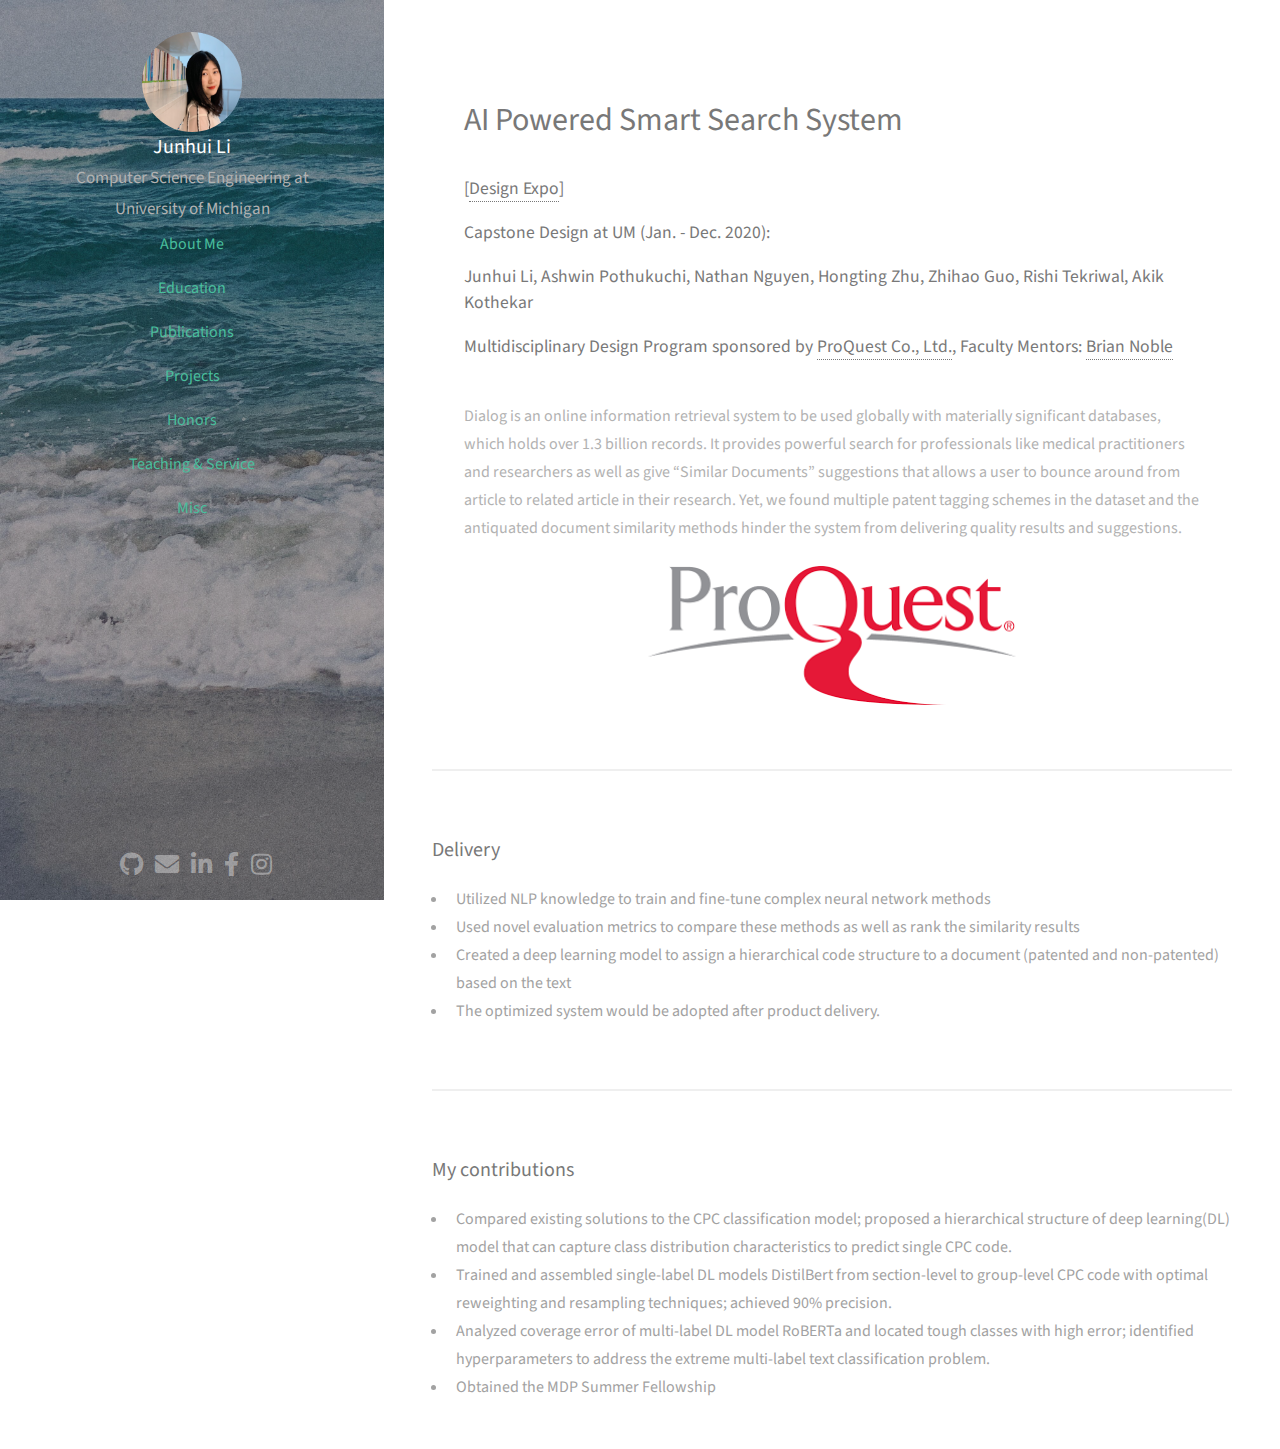
==== projects/MDP/index.html @ c4fe13d0 "Add more pages and beautify details" ====
<!DOCTYPE HTML>
<!--
	Read Only by HTML5 UP
	html5up.net | @ajlkn
	Free for personal and commercial use under the CCA 3.0 license (html5up.net/license)
-->

<html xmlns="http://www.w3.org/1999/html" xmlns="http://www.w3.org/1999/html" xmlns="http://www.w3.org/1999/html">
<head>
    <title>Junhui Li</title>
    <meta charset="utf-8" />
    <meta name="viewport" content="width=device-width, initial-scale=1, user-scalable=no" />
    <link rel="stylesheet" href="../../assets/css/main.css" />
    <link rel="icon" href="../../images/UM2.png">
</head>
<body class="is-preload">



<header id="header">
    <div class="inner" align="center">
        <!--        <img src="images/me.jpg" alt="" class="image avatar"/></a>-->
        <img src="../../images/me3.JPG" alt="Avatar" class="avatar"/></a>
        <h1 align="center"><br><strong>Junhui Li</strong></br>
            <p align="center" style="font-size:17px"><br>Computer Science Engineering</br>
                at University of Michigan</p><h6></h6>
        </h1>
        <nav id="nav">
            <ul>
                <!--TODO: may delete the first element -->
                <li><a id=""></a></li>
                <li><a href="../../#one">About Me</a></li>
                <li><a href="../../#edu">Education</a></li>
                <li><a href="../../#pub">Publications</a></li>
                <li><a href="../../#two">Projects</a></li>
                <li><a href="../../#honors">Honors</a></li>
                <li><a href="../../#positions">Teaching & Service</a></li>
                <li><a href="../../#misc">Misc</a></li>
                <!--                <li><a href=""></a></li>-->
            </ul>
        </nav>
    </div>
    <footer id="footer">
        <div class="inner">
            <ul class="icons">
                <h6></h6>
                <!--                <li><a href="#" class="icon brands fa-twitter"><span class="label">Twitter</span></a></li>-->
                <li><a href="https://github.com/OpheliaLjh" target="_blank" class="icon brands fa-github"><span class="label">Github</span></a></li>
                <!--                <li><a href="https://www.instagram.com/liophelia/" class="icon brands fa-dribbble"><span class="label">Dribbble</span></a></li>-->
                <li><a href="mailto: opheelia@umich.edu" target="_blank" class="icon solid fa-envelope"><span class="label">Email</span></a></li>
                <li><a href="https://www.linkedin.com/in/junhui-li-66277a194/" target="_blank" class="icon brands fa-linkedin-in"><span class="label">LinkedIn</span></a></li>
                <li><a href="https://www.facebook.com/junhui.li.127" target="_blank" class="icon brands fa-facebook-f"><span class="label">Facebook</span></a></li>
                <li><a href="https://www.instagram.com/liophelia/" target="_blank" class="icon brands fa-instagram"><span class="label">Instagram</span></a></li>
            </ul>
        </div>
    </footer>
</header>

<!-- Wrapper -->
<div id="wrapper">

    <!-- Main -->
    <div id="main">
        <!-- One -->
        <section id="one">
            <div class="container">
                <header class="major">
                    <h2>AI Powered Smart Search System</h2>
                    <h4><b>[<a href="../../images/Design%20Expo.pdf" target="_blank">Design Expo</a>]</b></h4>
                    <h4>Capstone Design at UM (Jan. - Dec. 2020): </h4>
                    <h4>Junhui Li, Ashwin Pothukuchi, Nathan Nguyen, Hongting Zhu, Zhihao Guo, Rishi Tekriwal, Akik Kothekar</h4>
                    <h4>Multidisciplinary Design Program sponsored by <a href="https://www.proquest.com/" target="_blank">
                        ProQuest Co., Ltd.</a>, Faculty Mentors: <a href="https://bnoble.engin.umich.edu/" target="_blank">Brian Noble</a></h4>
                    <p>

                    </p>
                    <br>
                    <p class="black_about">
                        Dialog is an online information retrieval system to be used globally with materially significant
                        databases, which holds over 1.3 billion records. It provides powerful search for professionals
                        like medical practitioners and researchers as well as give “Similar Documents” suggestions that
                        allows a user to bounce around from article to related article in their research. Yet, we found
                        multiple patent tagging schemes in the dataset and the antiquated document similarity methods
                        hinder the system from delivering quality results and suggestions.
                    </p>
                </header>
                <img src="../../images/proquest.png" class="imgcenter">
            </div>
        </section>

        <section id="findings">
            <h3>Delivery</h3>
            <ul>
                <li> Utilized NLP knowledge to train and fine-tune complex neural network methods
                </li>
                <li> Used novel evaluation metrics to compare these methods as well as rank the similarity results
                </li>
                <li> Created a deep learning model to assign a hierarchical code structure to a document (patented and non-patented)
                    based on the text
                </li>
                <li> The optimized system would be adopted after product delivery.
                </li>
            </ul>

        </section>

        <section id="contribution">
            <h3>My contributions</h3>
            <ul>
                <li>
                    Compared existing solutions to the CPC classification model; proposed a hierarchical structure of deep
                    learning(DL) model that can capture class distribution characteristics to predict single CPC code.
                </li>
                <li>
                    Trained and assembled single-label DL models DistilBert from section-level to group-level CPC code
                    with optimal reweighting and resampling techniques; achieved 90% precision.
                </li>
                <li>
                    Analyzed coverage error of multi-label DL model RoBERTa and located tough classes with high error;
                    identified hyperparameters to address the extreme multi-label text classification problem.
                </li>
                <li>
                    Obtained the MDP Summer Fellowship
                </li>
            </ul>

        </section>

<!--        <section id="two">-->
<!--            <div class="container">-->
<!--                <h3>Demo</h3>-->
<!--                <div class="demo-iframe">-->
<!--                    <iframe width="600" height="400"-->
<!--                            src="https://youtube.com/embed/xsVhel3Ta8Y">-->
<!--                    </iframe>-->
<!--                </div>-->
<!--            </div>-->
<!--        </section>-->

    </div>


</div>

<!-- Scripts -->
<script src="../../assets/js/jquery.min.js"></script>
<script src="../../assets/js/jquery.scrollex.min.js"></script>
<script src="../../assets/js/jquery.scrolly.min.js"></script>
<script src="../../assets/js/browser.min.js"></script>
<script src="../../assets/js/breakpoints.min.js"></script>
<script src="../../assets/js/util.js"></script>
<script src="../../assets/js/main.js"></script>

</body>
</html>
---- assets/css/main.css ----
@import url("fontawesome-all.min.css");
@import url("https://fonts.googleapis.com/css?family=Source+Sans+Pro:400,400italic");

/*
	Strata by HTML5 UP
	html5up.net | @ajlkn
	Free for personal and commercial use under the CCA 3.0 license (html5up.net/license)
*/

html, body, div, span, applet, object,
iframe, h1, h2, h3, h4, h5, h6, p, blockquote,
pre, a, abbr, acronym, address, big, cite,
code, del, dfn, em, img, ins, kbd, q, s, samp,
small, strike, strong, sub, sup, tt, var, b,
u, i, center, dl, dt, dd, ol, ul, li, fieldset,
form, label, legend, table, caption, tbody,
tfoot, thead, tr, th, td, article, aside,
canvas, details, embed, figure, figcaption,
footer, header, hgroup, menu, nav, output, ruby,
section, summary, time, mark, audio, video {
    margin: 0;
    padding: 0;
    border: 0;
    font-size: 100%;
    font: inherit;
    vertical-align: baseline;
}

article, aside, details, figcaption, figure,
footer, header, hgroup, menu, nav, section {
    display: block;
}

body {
    line-height: 1;
}

ol, ul {
    list-style: none;
}

blockquote, q {
    quotes: none;
}

blockquote:before, blockquote:after, q:before, q:after {
    content: '';
    content: none;
}

table {
    border-collapse: collapse;
    border-spacing: 0;
}

body {
    -webkit-text-size-adjust: none;
}

mark {
    background-color: transparent;
    color: inherit;
}

input::-moz-focus-inner {
    border: 0;
    padding: 0;
}

input, select, textarea {
    -moz-appearance: none;
    -webkit-appearance: none;
    -ms-appearance: none;
    appearance: none;
}

/* Basic */

html {
    box-sizing: border-box;
}

*, *:before, *:after {
    box-sizing: inherit;
}

body {
    background: #fff;
}

body.is-preload *, body.is-preload *:before, body.is-preload *:after {
    -moz-animation: none !important;
    -webkit-animation: none !important;
    -ms-animation: none !important;
    animation: none !important;
    -moz-transition: none !important;
    -webkit-transition: none !important;
    -ms-transition: none !important;
    transition: none !important;
}

body, input, select, textarea {
    color: #a2a2a2;
    font-family: "Source Sans Pro", Helvetica, sans-serif;
    font-size: 16pt;
    font-weight: 400;
    line-height: 1.75em;
}

a {
    -moz-transition: color 0.2s ease-in-out, border-color 0.2s ease-in-out;
    -webkit-transition: color 0.2s ease-in-out, border-color 0.2s ease-in-out;
    -ms-transition: color 0.2s ease-in-out, border-color 0.2s ease-in-out;
    transition: color 0.2s ease-in-out, border-color 0.2s ease-in-out;
    border-bottom: dotted 1px;
    color: #49bf9d;
    text-decoration: none;
}

a:hover {
    border-bottom-color: transparent;
    color: #49bf9d !important;
    text-decoration: none;
}

strong, b {
    color: #787878;
    font-weight: 400;
}

em, i {
    font-style: italic;
}

p {
    margin: 0 0 2em 0;
}

h1, h2, h3, h4, h5, h6 {
    color: #787878;
    font-weight: 400;
    line-height: 1em;
    margin: 0 0 1em 0;
}

h1 a, h2 a, h3 a, h4 a, h5 a, h6 a {
    color: inherit;
    text-decoration: none;
}

h1 {
    font-size: 2em;
    line-height: 1.5em;
}

h2 {
    font-size: 1.5em;
    line-height: 1.5em;
}

h3 {
    font-size: 1.25em;
    line-height: 1.5em;
}

h4 {
    font-size: 1.1em;
    line-height: 1.5em;
}

h5 {
    font-size: 0.9em;
    line-height: 1.5em;
}

h6 {
    font-size: 0.7em;
    line-height: 1.5em;
    margin-top: -4em;
    padding-top: -4em;
}

sub {
    font-size: 0.8em;
    position: relative;
    top: 0.5em;
}

sup {
    font-size: 0.8em;
    position: relative;
    top: -0.5em;
}

hr {
    border: 0;
    border-bottom: solid 2px #efefef;
    margin: 2em 0;
}

hr.major {
    margin: 3em 0;
}

blockquote {
    border-left: solid 6px #efefef;
    font-style: italic;
    margin: 0 0 2em 0;
    padding: 0.5em 0 0.5em 1.5em;
}

code {
    background: #f7f7f7;
    border-radius: 0.35em;
    border: solid 2px #efefef;
    font-family: "Courier New", monospace;
    font-size: 0.9em;
    margin: 0 0.25em;
    padding: 0.25em 0.65em;
}

pre {
    -webkit-overflow-scrolling: touch;
    font-family: "Courier New", monospace;
    font-size: 0.9em;
    margin: 0 0 2em 0;
}

pre code {
    display: block;
    line-height: 1.75em;
    padding: 1em 1.5em;
    overflow-x: auto;
}

.align-left {
    text-align: left;
}

.align-center {
    text-align: center;
}

.align-right {
    text-align: right;
}

/* Container */
.container {
    margin: 0 auto;
    max-width: calc(100% - 4em);
    width: 100%;
}

.container.xsmall {
    width: 25%;
}

.container.small {
    width: 50%;
}

.container.medium {
    width: 75%;
}

.container.large {
    width: 125%;
}

.container.xlarge {
    width: 150%;
}

.container.max {
    width: 100%;
}

@media screen and (max-width: 980px) {

    .container {
        width: 100% !important;
        max-width: 100% !important;
    }

}

@media screen and (max-width: 480px) {

    .container {
        max-width: calc(100% - 3em);
    }

}

/* Row */

.row {
    display: flex;
    flex-wrap: wrap;
    box-sizing: border-box;
    align-items: stretch;
}

.row > * {
    box-sizing: border-box;
}

.row.gtr-uniform > * > :last-child {
    margin-bottom: 0;
}

.row.aln-left {
    justify-content: flex-start;
}

.row.aln-center {
    justify-content: center;
}

.row.aln-right {
    justify-content: flex-end;
}

.row.aln-top {
    align-items: flex-start;
}

.row.aln-middle {
    align-items: center;
}

.row.aln-bottom {
    align-items: flex-end;
}

.row > .imp {
    order: -1;
}

.row > .col-1 {
    width: 8.33333%;
}

.row > .off-1 {
    margin-left: 8.33333%;
}

.row > .col-2 {
    width: 16.66667%;
}

.row > .off-2 {
    margin-left: 16.66667%;
}

.row > .col-3 {
    width: 25%;
}

.row > .off-3 {
    margin-left: 25%;
}

.row > .col-4 {
    width: 33.33333%;
}

.row > .off-4 {
    margin-left: 33.33333%;
}

.row > .col-5 {
    width: 41.66667%;
}

.row > .off-5 {
    margin-left: 41.66667%;
}

.row > .col-6 {
    width: 50%;
}

.row > .off-6 {
    margin-left: 50%;
}

.row > .col-7 {
    width: 58.33333%;
}

.row > .off-7 {
    margin-left: 58.33333%;
}

.row > .col-8 {
    width: 66.66667%;
}

.row > .off-8 {
    margin-left: 66.66667%;
}

.row > .col-9 {
    width: 75%;
}

.row > .off-9 {
    margin-left: 75%;
}

.row > .col-10 {
    width: 83.33333%;
}

.row > .off-10 {
    margin-left: 83.33333%;
}

.row > .col-11 {
    width: 91.66667%;
}

.row > .off-11 {
    margin-left: 91.66667%;
}

.row > .col-12 {
    width: 100%;
}

.row > .off-12 {
    margin-left: 100%;
}

.row.gtr-0 {
    margin-top: 0;
    margin-left: 0em;
}

.row.gtr-0 > * {
    padding: 0 0 0 0em;
}

.row.gtr-0.gtr-uniform {
    margin-top: 0em;
}

.row.gtr-0.gtr-uniform > * {
    padding-top: 0em;
}

.row.gtr-25 {
    margin-top: 0;
    margin-left: -0.625em;
}

.row.gtr-25 > * {
    padding: 0 0 0 0.625em;
}

.row.gtr-25.gtr-uniform {
    margin-top: -0.625em;
}

.row.gtr-25.gtr-uniform > * {
    padding-top: 0.625em;
}

.row.gtr-50 {
    margin-top: 0;
    margin-left: -1.25em;
}

.row.gtr-50 > * {
    padding: 0 0 0 1.25em;
}

.row.gtr-50.gtr-uniform {
    margin-top: -1.25em;
}

.row.gtr-50.gtr-uniform > * {
    padding-top: 1.25em;
}

.row {
    margin-top: 0;
    margin-left: -2.5em;

}

.row > * {
    padding: 0 0 0 2.5em;
}

.row.gtr-uniform {
    margin-top: -2.5em;
}

.row.gtr-uniform > * {
    padding-top: 2.5em;
}

.row.gtr-150 {
    margin-top: 0;
    margin-left: -3.75em;
}

.row.gtr-150 > * {
    padding: 0 0 0 3.75em;
}

.row.gtr-150.gtr-uniform {
    margin-top: -3.75em;
}

.row.gtr-150.gtr-uniform > * {
    padding-top: 3.75em;
}

.row.gtr-200 {
    margin-top: 0;
    margin-left: -5em;
}

.row.gtr-200 > * {
    padding: 0 0 0 5em;
}

.row.gtr-200.gtr-uniform {
    margin-top: -5em;
}

.row.gtr-200.gtr-uniform > * {
    padding-top: 5em;
}

@media screen and (max-width: 1800px) {

    .row {
        display: flex;
        flex-wrap: wrap;
        box-sizing: border-box;
        align-items: stretch;
    }

    .row > * {
        box-sizing: border-box;
    }

    .row.gtr-uniform > * > :last-child {
        margin-bottom: 0;
    }

    .row.aln-left {
        justify-content: flex-start;
    }

    .row.aln-center {
        justify-content: center;
    }

    .row.aln-right {
        justify-content: flex-end;
    }

    .row.aln-top {
        align-items: flex-start;
    }

    .row.aln-middle {
        align-items: center;
    }

    .row.aln-bottom {
        align-items: flex-end;
    }

    .row > .imp-xlarge {
        order: -1;
    }

    .row > .col-1-xlarge {
        width: 8.33333%;
    }

    .row > .off-1-xlarge {
        margin-left: 8.33333%;
    }

    .row > .col-2-xlarge {
        width: 16.66667%;
    }

    .row > .off-2-xlarge {
        margin-left: 16.66667%;
    }

    .row > .col-3-xlarge {
        width: 25%;
    }

    .row > .off-3-xlarge {
        margin-left: 25%;
    }

    .row > .col-4-xlarge {
        width: 33.33333%;
    }

    .row > .off-4-xlarge {
        margin-left: 33.33333%;
    }

    .row > .col-5-xlarge {
        width: 41.66667%;
    }

    .row > .off-5-xlarge {
        margin-left: 41.66667%;
    }

    .row > .col-6-xlarge {
        width: 50%;
    }

    .row > .off-6-xlarge {
        margin-left: 50%;
    }

    .row > .col-7-xlarge {
        width: 58.33333%;
    }

    .row > .off-7-xlarge {
        margin-left: 58.33333%;
    }

    .row > .col-8-xlarge {
        width: 66.66667%;
    }

    .row > .off-8-xlarge {
        margin-left: 66.66667%;
    }

    .row > .col-9-xlarge {
        width: 75%;
    }

    .row > .off-9-xlarge {
        margin-left: 75%;
    }

    .row > .col-10-xlarge {
        width: 83.33333%;
    }

    .row > .off-10-xlarge {
        margin-left: 83.33333%;
    }

    .row > .col-11-xlarge {
        width: 91.66667%;
    }

    .row > .off-11-xlarge {
        margin-left: 91.66667%;
    }

    .row > .col-12-xlarge {
        width: 100%;
    }

    .row > .off-12-xlarge {
        margin-left: 100%;
    }

    .row.gtr-0 {
        margin-top: 0;
        margin-left: 0;
    }

    .row.gtr-0 > * {
        padding: 0 0 0 0;
    }

    .row.gtr-0.gtr-uniform {
        margin-top: 0;
    }

    .row.gtr-0.gtr-uniform > * {
        padding-top: 0;
    }

    .row.gtr-25 {
        margin-top: 0;
        margin-left: -0.625em;
    }

    .row.gtr-25 > * {
        padding: 0 0 0 0.625em;
    }

    .row.gtr-25.gtr-uniform {
        margin-top: -0.625em;
    }

    .row.gtr-25.gtr-uniform > * {
        padding-top: 0.625em;
    }

    .row.gtr-50 {
        margin-top: 0;
        margin-left: -1.25em;
    }

    .row.gtr-50 > * {
        padding: 0 0 0 1.25em;
    }

    .row.gtr-50.gtr-uniform {
        margin-top: -1.25em;
    }

    .row.gtr-50.gtr-uniform > * {
        padding-top: 1.25em;
    }

    .row {
        margin-top: 0;
        margin-left: -2.5em;
    }

    .row > * {
        padding: 0 0 0 2.5em;
    }

    .row.gtr-uniform {
        margin-top: -2.5em;
    }

    .row.gtr-uniform > * {
        padding-top: 2.5em;
    }

    .row.gtr-150 {
        margin-top: 0;
        margin-left: -3.75em;
    }

    .row.gtr-150 > * {
        padding: 0 0 0 3.75em;
    }

    .row.gtr-150.gtr-uniform {
        margin-top: -3.75em;
    }

    .row.gtr-150.gtr-uniform > * {
        padding-top: 3.75em;
    }

    .row.gtr-200 {
        margin-top: 0;
        margin-left: -5em;
    }

    .row.gtr-200 > * {
        padding: 0 0 0 5em;
    }

    .row.gtr-200.gtr-uniform {
        margin-top: -5em;
    }

    .row.gtr-200.gtr-uniform > * {
        padding-top: 5em;
    }

}

@media screen and (max-width: 1280px) {

    .row {
        display: flex;
        flex-wrap: wrap;
        box-sizing: border-box;
        align-items: stretch;
    }

    .row > * {
        box-sizing: border-box;
    }

    .row.gtr-uniform > * > :last-child {
        margin-bottom: 0;
    }

    .row.aln-left {
        justify-content: flex-start;
    }

    .row.aln-center {
        justify-content: center;
    }

    .row.aln-right {
        justify-content: flex-end;
    }

    .row.aln-top {
        align-items: flex-start;
    }

    .row.aln-middle {
        align-items: center;
    }

    .row.aln-bottom {
        align-items: flex-end;
    }

    .row > .imp-large {
        order: -1;
    }

    .row > .col-1-large {
        width: 8.33333%;
    }

    .row > .off-1-large {
        margin-left: 8.33333%;
    }

    .row > .col-2-large {
        width: 16.66667%;
    }

    .row > .off-2-large {
        margin-left: 16.66667%;
    }

    .row > .col-3-large {
        width: 25%;
    }

    .row > .off-3-large {
        margin-left: 25%;
    }

    .row > .col-4-large {
        width: 33.33333%;
    }

    .row > .off-4-large {
        margin-left: 33.33333%;
    }

    .row > .col-5-large {
        width: 41.66667%;
    }

    .row > .off-5-large {
        margin-left: 41.66667%;
    }

    .row > .col-6-large {
        width: 50%;
    }

    .row > .off-6-large {
        margin-left: 50%;
    }

    .row > .col-7-large {
        width: 58.33333%;
    }

    .row > .off-7-large {
        margin-left: 58.33333%;
    }

    .row > .col-8-large {
        width: 66.66667%;
    }

    .row > .off-8-large {
        margin-left: 66.66667%;
    }

    .row > .col-9-large {
        width: 75%;
    }

    .row > .off-9-large {
        margin-left: 75%;
    }

    .row > .col-10-large {
        width: 83.33333%;
    }

    .row > .off-10-large {
        margin-left: 83.33333%;
    }

    .row > .col-11-large {
        width: 91.66667%;
    }

    .row > .off-11-large {
        margin-left: 91.66667%;
    }

    .row > .col-12-large {
        width: 100%;
    }

    .row > .off-12-large {
        margin-left: 100%;
    }

    .row.gtr-0 {
        margin-top: 0;
        margin-left: 0;
    }

    .row.gtr-0 > * {
        padding: 0 0 0 0;
    }

    .row.gtr-0.gtr-uniform {
        margin-top: 0;
    }

    .row.gtr-0.gtr-uniform > * {
        padding-top: 0;
    }

    .row.gtr-25 {
        margin-top: 0;
        margin-left: -0.5em;
    }

    .row.gtr-25 > * {
        padding: 0 0 0 0.5em;
    }

    .row.gtr-25.gtr-uniform {
        margin-top: -0.5em;
    }

    .row.gtr-25.gtr-uniform > * {
        padding-top: 0.5em;
    }

    .row.gtr-50 {
        margin-top: 0;
        margin-left: -1em;
    }

    .row.gtr-50 > * {
        padding: 0 0 0 1em;
    }

    .row.gtr-50.gtr-uniform {
        margin-top: -1em;
    }

    .row.gtr-50.gtr-uniform > * {
        padding-top: 1em;
    }

    .row {
        margin-top: 0;
        margin-left: -2em;
    }

    .row > * {
        padding: 0 0 0 2em;
    }

    .row.gtr-uniform {
        margin-top: -2em;
    }

    .row.gtr-uniform > * {
        padding-top: 2em;
    }

    .row.gtr-150 {
        margin-top: 0;
        margin-left: -3em;
    }

    .row.gtr-150 > * {
        padding: 0 0 0 3em;
    }

    .row.gtr-150.gtr-uniform {
        margin-top: -3em;
    }

    .row.gtr-150.gtr-uniform > * {
        padding-top: 3em;
    }

    .row.gtr-200 {
        margin-top: 0;
        margin-left: -4em;
    }

    .row.gtr-200 > * {
        padding: 0 0 0 4em;
    }

    .row.gtr-200.gtr-uniform {
        margin-top: -4em;
    }

    .row.gtr-200.gtr-uniform > * {
        padding-top: 4em;
    }

}

@media screen and (max-width: 980px) {

    .row {
        display: flex;
        flex-wrap: wrap;
        box-sizing: border-box;
        align-items: stretch;
    }

    .row > * {
        box-sizing: border-box;
    }

    .row.gtr-uniform > * > :last-child {
        margin-bottom: 0;
    }

    .row.aln-left {
        justify-content: flex-start;
    }

    .row.aln-center {
        justify-content: center;
    }

    .row.aln-right {
        justify-content: flex-end;
    }

    .row.aln-top {
        align-items: flex-start;
    }

    .row.aln-middle {
        align-items: center;
    }

    .row.aln-bottom {
        align-items: flex-end;
    }

    .row > .imp-medium {
        order: -1;
    }

    .row > .col-1-medium {
        width: 8.33333%;
    }

    .row > .off-1-medium {
        margin-left: 8.33333%;
    }

    .row > .col-2-medium {
        width: 16.66667%;
    }

    .row > .off-2-medium {
        margin-left: 16.66667%;
    }

    .row > .col-3-medium {
        width: 25%;
    }

    .row > .off-3-medium {
        margin-left: 25%;
    }

    .row > .col-4-medium {
        width: 33.33333%;
    }

    .row > .off-4-medium {
        margin-left: 33.33333%;
    }

    .row > .col-5-medium {
        width: 41.66667%;
    }

    .row > .off-5-medium {
        margin-left: 41.66667%;
    }

    .row > .col-6-medium {
        width: 50%;
    }

    .row > .off-6-medium {
        margin-left: 50%;
    }

    .row > .col-7-medium {
        width: 58.33333%;
    }

    .row > .off-7-medium {
        margin-left: 58.33333%;
    }

    .row > .col-8-medium {
        width: 66.66667%;
    }

    .row > .off-8-medium {
        margin-left: 66.66667%;
    }

    .row > .col-9-medium {
        width: 75%;
    }

    .row > .off-9-medium {
        margin-left: 75%;
    }

    .row > .col-10-medium {
        width: 83.33333%;
    }

    .row > .off-10-medium {
        margin-left: 83.33333%;
    }

    .row > .col-11-medium {
        width: 91.66667%;
    }

    .row > .off-11-medium {
        margin-left: 91.66667%;
    }

    .row > .col-12-medium {
        width: 100%;
    }

    .row > .off-12-medium {
        margin-left: 100%;
    }

    .row.gtr-0 {
        margin-top: 0;
        margin-left: 0;
    }

    .row.gtr-0 > * {
        padding: 0 0 0 0;
    }

    .row.gtr-0.gtr-uniform {
        margin-top: 0;
    }

    .row.gtr-0.gtr-uniform > * {
        padding-top: 0;
    }

    .row.gtr-25 {
        margin-top: 0;
        margin-left: -0.5em;
    }

    .row.gtr-25 > * {
        padding: 0 0 0 0.5em;
    }

    .row.gtr-25.gtr-uniform {
        margin-top: -0.5em;
    }

    .row.gtr-25.gtr-uniform > * {
        padding-top: 0.5em;
    }

    .row.gtr-50 {
        margin-top: 0;
        margin-left: -1em;
    }

    .row.gtr-50 > * {
        padding: 0 0 0 1em;
    }

    .row.gtr-50.gtr-uniform {
        margin-top: -1em;
    }

    .row.gtr-50.gtr-uniform > * {
        padding-top: 1em;
    }

    .row {
        margin-top: 0;
        margin-left: -2em;
    }

    .row > * {
        padding: 0 0 0 2em;
    }

    .row.gtr-uniform {
        margin-top: -2em;
    }

    .row.gtr-uniform > * {
        padding-top: 2em;
    }

    .row.gtr-150 {
        margin-top: 0;
        margin-left: -3em;
    }

    .row.gtr-150 > * {
        padding: 0 0 0 3em;
    }

    .row.gtr-150.gtr-uniform {
        margin-top: -3em;
    }

    .row.gtr-150.gtr-uniform > * {
        padding-top: 3em;
    }

    .row.gtr-200 {
        margin-top: 0;
        margin-left: -4em;
    }

    .row.gtr-200 > * {
        padding: 0 0 0 4em;
    }

    .row.gtr-200.gtr-uniform {
        margin-top: -4em;
    }

    .row.gtr-200.gtr-uniform > * {
        padding-top: 4em;
    }

}

@media screen and (max-width: 736px) {

    .row {
        display: flex;
        flex-wrap: wrap;
        box-sizing: border-box;
        align-items: stretch;
    }

    .row > * {
        box-sizing: border-box;
    }

    .row.gtr-uniform > * > :last-child {
        margin-bottom: 0;
    }

    .row.aln-left {
        justify-content: flex-start;
    }

    .row.aln-center {
        justify-content: center;
    }

    .row.aln-right {
        justify-content: flex-end;
    }

    .row.aln-top {
        align-items: flex-start;
    }

    .row.aln-middle {
        align-items: center;
    }

    .row.aln-bottom {
        align-items: flex-end;
    }

    .row > .imp-small {
        order: -1;
    }

    .row > .col-1-small {
        width: 8.33333%;
    }

    .row > .off-1-small {
        margin-left: 8.33333%;
    }

    .row > .col-2-small {
        width: 16.66667%;
    }

    .row > .off-2-small {
        margin-left: 16.66667%;
    }

    .row > .col-3-small {
        width: 25%;
    }

    .row > .off-3-small {
        margin-left: 25%;
    }

    .row > .col-4-small {
        width: 33.33333%;
    }

    .row > .off-4-small {
        margin-left: 33.33333%;
    }

    .row > .col-5-small {
        width: 41.66667%;
    }

    .row > .off-5-small {
        margin-left: 41.66667%;
    }

    .row > .col-6-small {
        width: 50%;
    }

    .row > .off-6-small {
        margin-left: 50%;
    }

    .row > .col-7-small {
        width: 58.33333%;
    }

    .row > .off-7-small {
        margin-left: 58.33333%;
    }

    .row > .col-8-small {
        width: 66.66667%;
    }

    .row > .off-8-small {
        margin-left: 66.66667%;
    }

    .row > .col-9-small {
        width: 75%;
    }

    .row > .off-9-small {
        margin-left: 75%;
    }

    .row > .col-10-small {
        width: 83.33333%;
    }

    .row > .off-10-small {
        margin-left: 83.33333%;
    }

    .row > .col-11-small {
        width: 91.66667%;
    }

    .row > .off-11-small {
        margin-left: 91.66667%;
    }

    .row > .col-12-small {
        width: 100%;
    }

    .row > .off-12-small {
        margin-left: 100%;
    }

    .row.gtr-0 {
        margin-top: 0;
        margin-left: 0;
    }

    .row.gtr-0 > * {
        padding: 0 0 0 0;
    }

    .row.gtr-0.gtr-uniform {
        margin-top: 0;
    }

    .row.gtr-0.gtr-uniform > * {
        padding-top: 0;
    }

    .row.gtr-25 {
        margin-top: 0;
        margin-left: -0.375em;
    }

    .row.gtr-25 > * {
        padding: 0 0 0 0.375em;
    }

    .row.gtr-25.gtr-uniform {
        margin-top: -0.375em;
    }

    .row.gtr-25.gtr-uniform > * {
        padding-top: 0.375em;
    }

    .row.gtr-50 {
        margin-top: 0;
        margin-left: -0.75em;
    }

    .row.gtr-50 > * {
        padding: 0 0 0 0.75em;
    }

    .row.gtr-50.gtr-uniform {
        margin-top: -0.75em;
    }

    .row.gtr-50.gtr-uniform > * {
        padding-top: 0.75em;
    }

    .row {
        margin-top: 0;
        margin-left: -1.5em;
    }

    .row > * {
        padding: 0 0 0 1.5em;
    }

    .row.gtr-uniform {
        margin-top: -1.5em;
    }

    .row.gtr-uniform > * {
        padding-top: 1.5em;
    }

    .row.gtr-150 {
        margin-top: 0;
        margin-left: -2.25em;
    }

    .row.gtr-150 > * {
        padding: 0 0 0 2.25em;
    }

    .row.gtr-150.gtr-uniform {
        margin-top: -2.25em;
    }

    .row.gtr-150.gtr-uniform > * {
        padding-top: 2.25em;
    }

    .row.gtr-200 {
        margin-top: 0;
        margin-left: -3em;
    }

    .row.gtr-200 > * {
        padding: 0 0 0 3em;
    }

    .row.gtr-200.gtr-uniform {
        margin-top: -3em;
    }

    .row.gtr-200.gtr-uniform > * {
        padding-top: 3em;
    }

}

@media screen and (max-width: 480px) {

    .row {
        display: flex;
        flex-wrap: wrap;
        box-sizing: border-box;
        align-items: stretch;
    }

    .row > * {
        box-sizing: border-box;
    }

    .row.gtr-uniform > * > :last-child {
        margin-bottom: 0;
    }

    .row.aln-left {
        justify-content: flex-start;
    }

    .row.aln-center {
        justify-content: center;
    }

    .row.aln-right {
        justify-content: flex-end;
    }

    .row.aln-top {
        align-items: flex-start;
    }

    .row.aln-middle {
        align-items: center;
    }

    .row.aln-bottom {
        align-items: flex-end;
    }

    .row > .imp-xsmall {
        order: -1;
    }

    .row > .col-1-xsmall {
        width: 8.33333%;
    }

    .row > .off-1-xsmall {
        margin-left: 8.33333%;
    }

    .row > .col-2-xsmall {
        width: 16.66667%;
    }

    .row > .off-2-xsmall {
        margin-left: 16.66667%;
    }

    .row > .col-3-xsmall {
        width: 25%;
    }

    .row > .off-3-xsmall {
        margin-left: 25%;
    }

    .row > .col-4-xsmall {
        width: 33.33333%;
    }

    .row > .off-4-xsmall {
        margin-left: 33.33333%;
    }

    .row > .col-5-xsmall {
        width: 41.66667%;
    }

    .row > .off-5-xsmall {
        margin-left: 41.66667%;
    }

    .row > .col-6-xsmall {
        width: 50%;
    }

    .row > .off-6-xsmall {
        margin-left: 50%;
    }

    .row > .col-7-xsmall {
        width: 58.33333%;
    }

    .row > .off-7-xsmall {
        margin-left: 58.33333%;
    }

    .row > .col-8-xsmall {
        width: 66.66667%;
    }

    .row > .off-8-xsmall {
        margin-left: 66.66667%;
    }

    .row > .col-9-xsmall {
        width: 75%;
    }

    .row > .off-9-xsmall {
        margin-left: 75%;
    }

    .row > .col-10-xsmall {
        width: 83.33333%;
    }

    .row > .off-10-xsmall {
        margin-left: 83.33333%;
    }

    .row > .col-11-xsmall {
        width: 91.66667%;
    }

    .row > .off-11-xsmall {
        margin-left: 91.66667%;
    }

    .row > .col-12-xsmall {
        width: 100%;
    }

    .row > .off-12-xsmall {
        margin-left: 100%;
    }

    .row.gtr-0 {
        margin-top: 0;
        margin-left: 0em;
    }

    .row.gtr-0 > * {
        padding: 0 0 0 0em;
    }

    .row.gtr-0.gtr-uniform {
        margin-top: 0em;
    }

    .row.gtr-0.gtr-uniform > * {
        padding-top: 0em;
    }

    .row.gtr-25 {
        margin-top: 0;
        margin-left: -0.375em;
    }

    .row.gtr-25 > * {
        padding: 0 0 0 0.375em;
    }

    .row.gtr-25.gtr-uniform {
        margin-top: -0.375em;
    }

    .row.gtr-25.gtr-uniform > * {
        padding-top: 0.375em;
    }

    .row.gtr-50 {
        margin-top: 0;
        margin-left: -0.75em;
    }

    .row.gtr-50 > * {
        padding: 0 0 0 0.75em;
    }

    .row.gtr-50.gtr-uniform {
        margin-top: -0.75em;
    }

    .row.gtr-50.gtr-uniform > * {
        padding-top: 0.75em;
    }

    .row {
        margin-top: 0;
        margin-left: -1.5em;
    }

    .row > * {
        padding: 0 0 0 1.5em;
    }

    .row.gtr-uniform {
        margin-top: -1.5em;
    }

    .row.gtr-uniform > * {
        padding-top: 1.5em;
    }

    .row.gtr-150 {
        margin-top: 0;
        margin-left: -2.25em;
    }

    .row.gtr-150 > * {
        padding: 0 0 0 2.25em;
    }

    .row.gtr-150.gtr-uniform {
        margin-top: -2.25em;
    }

    .row.gtr-150.gtr-uniform > * {
        padding-top: 2.25em;
    }

    .row.gtr-200 {
        margin-top: 0;
        margin-left: -3em;
    }

    .row.gtr-200 > * {
        padding: 0 0 0 3em;
    }

    .row.gtr-200.gtr-uniform {
        margin-top: -3em;
    }

    .row.gtr-200.gtr-uniform > * {
        padding-top: 3em;
    }

}

/* Section/Article */

section.special, article.special {
    text-align: center;
}

header p {
    color: #b2b2b2;
    position: relative;
    margin: 0 0 1.5em 0;
}

header h2 + p {
    font-size: 1.25em;
    margin-top: -1em;
    line-height: 1.5em;
}

header h3 + p {
    font-size: 1.1em;
    margin-top: -0.8em;
    line-height: 1.5em;
}

header h4 + p,
header h5 + p,
header h6 + p {
    font-size: 0.9em;
    margin-top: -0.6em;
    line-height: 1.5em;
}

header.major h2 {
    font-size: 2em;
}

/* Form */

form {
    margin: 0 0 2em 0;
}

label {
    color: #787878;
    display: block;
    font-size: 0.9em;
    font-weight: 400;
    margin: 0 0 1em 0;
}

input[type="text"],
input[type="password"],
input[type="email"],
select,
textarea {
    -moz-appearance: none;
    -webkit-appearance: none;
    appearance: none;
    background: #f7f7f7;
    border-radius: 0.35em;
    border: solid 2px transparent;
    color: inherit;
    display: block;
    outline: 0;
    padding: 0 0.75em;
    text-decoration: none;
    width: 100%;
}

input[type="text"]:invalid,
input[type="password"]:invalid,
input[type="email"]:invalid,
select:invalid,
textarea:invalid {
    box-shadow: none;
}

input[type="text"]:focus,
input[type="password"]:focus,
input[type="email"]:focus,
select:focus,
textarea:focus {
    border-color: #49bf9d;
}

select {
    background-image: url("data:image/svg+xml;charset=utf8,%3Csvg xmlns='http://www.w3.org/2000/svg' width='40' height='40' preserveAspectRatio='none' viewBox='0 0 40 40'%3E%3Cpath d='M9.4,12.3l10.4,10.4l10.4-10.4c0.2-0.2,0.5-0.4,0.9-0.4c0.3,0,0.6,0.1,0.9,0.4l3.3,3.3c0.2,0.2,0.4,0.5,0.4,0.9 c0,0.4-0.1,0.6-0.4,0.9L20.7,31.9c-0.2,0.2-0.5,0.4-0.9,0.4c-0.3,0-0.6-0.1-0.9-0.4L4.3,17.3c-0.2-0.2-0.4-0.5-0.4-0.9 c0-0.4,0.1-0.6,0.4-0.9l3.3-3.3c0.2-0.2,0.5-0.4,0.9-0.4S9.1,12.1,9.4,12.3z' fill='%23dfdfdf' /%3E%3C/svg%3E");
    background-size: 1.25rem;
    background-repeat: no-repeat;
    background-position: calc(100% - 1rem) center;
    height: 2.75em;
    padding-right: 2.75em;
    text-overflow: ellipsis;
}

select option {
    color: #787878;
    background: #fff;
}

select:focus::-ms-value {
    background-color: transparent;
}

select::-ms-expand {
    display: none;
}

input[type="text"],
input[type="password"],
input[type="email"],
select {
    height: 2.75em;
}

textarea {
    padding: 0.75em;
}

input[type="checkbox"],
input[type="radio"] {
    -moz-appearance: none;
    -webkit-appearance: none;
    appearance: none;
    display: block;
    float: left;
    margin-right: -2em;
    opacity: 0;
    width: 1em;
    z-index: -1;
}

input[type="checkbox"] + label,
input[type="radio"] + label {
    text-decoration: none;
    color: #a2a2a2;
    cursor: pointer;
    display: inline-block;
    font-size: 1em;
    font-weight: 400;
    padding-left: 2.4em;
    padding-right: 0.75em;
    position: relative;
}

input[type="checkbox"] + label:before,
input[type="radio"] + label:before {
    -moz-osx-font-smoothing: grayscale;
    -webkit-font-smoothing: antialiased;
    display: inline-block;
    font-style: normal;
    font-variant: normal;
    text-rendering: auto;
    line-height: 1;
    text-transform: none !important;
    font-weight: 900;
}

input[type="checkbox"] + label:before,
input[type="radio"] + label:before {
    background: #f7f7f7;
    border-radius: 0.35em;
    border: solid 2px transparent;
    content: '';
    display: inline-block;
    font-size: 0.8em;
    height: 2.0625em;
    left: 0;
    line-height: 1.85625em;
    position: absolute;
    text-align: center;
    top: 0;
    width: 2.0625em;
}

input[type="checkbox"]:checked + label:before,
input[type="radio"]:checked + label:before {
    background: #787878;
    border-color: #787878;
    color: #fff;
    content: '\f00c';
}

input[type="checkbox"]:focus + label:before,
input[type="radio"]:focus + label:before {
    border-color: #49bf9d;
}

input[type="checkbox"] + label:before {
    border-radius: 0.35em;
}

input[type="radio"] + label:before {
    border-radius: 100%;
}

::-webkit-input-placeholder {
    color: #b2b2b2 !important;
    opacity: 1.0;
}

:-moz-placeholder {
    color: #b2b2b2 !important;
    opacity: 1.0;
}

::-moz-placeholder {
    color: #b2b2b2 !important;
    opacity: 1.0;
}

:-ms-input-placeholder {
    color: #b2b2b2 !important;
    opacity: 1.0;
}

/* Box */

.box {
    border-radius: 0.35em;
    border: solid 2px #efefef;
    margin-bottom: 2em;
    padding: 1.5em;
}

.box > :last-child,
.box > :last-child > :last-child,
.box > :last-child > :last-child > :last-child {
    margin-bottom: 0;
}

.box.alt {
    border: 0;
    border-radius: 0;
    padding: 0;
}

/* Icon */

.icon {
    text-decoration: none;
    border-bottom: none;
    position: relative;
}

.icon:before {
    -moz-osx-font-smoothing: grayscale;
    -webkit-font-smoothing: antialiased;
    display: inline-block;
    font-style: normal;
    font-variant: normal;
    text-rendering: auto;
    line-height: 1;
    text-transform: none !important;
    font-family: 'Font Awesome 5 Free';
    font-weight: 400;
}

.icon > .label {
    display: none;
}

.icon:before {
    line-height: inherit;
}

.icon.solid:before {
    font-weight: 900;
}

.icon.brands:before {
    font-family: 'Font Awesome 5 Brands';
}

/* Image */

.image {
    border-radius: 0.35em;
    border: 0;
    display: inline-block;
    position: relative;
}


.image.thumb {
    text-align: center;
}

.image.thumb:after {
    -moz-transition: opacity 0.2s ease-in-out;
    -webkit-transition: opacity 0.2s ease-in-out;
    transition: opacity 0.2s ease-in-out;
    border-radius: 0.35em;
    border: solid 3px rgba(255, 255, 255, 0.5);
    color: #fff;
    content: 'View';
    display: inline-block;
    font-size: 0.8em;
    font-weight: 400;
    left: 50%;
    line-height: 2.25em;
    margin: -1.25em 0 0 -3em;
    opacity: 0;
    padding: 0 1.5em;
    position: absolute;
    text-align: center;
    text-decoration: none;
    top: 50%;
    white-space: nowrap;
}

.image.thumb:hover:after {
    opacity: 1.0;
}

.image.thumb:hover:before {
    background: url("images/overlay.png"), url("images/overlay.png");
    opacity: 1.0;
}

.image img {
    border-radius: 0.35em;
    display: block;
}

.image.left {
    float: left;
    margin: 0 1.5em 1em 0;
    top: 0.25em;
}

.image.right {
    float: right;
    margin: 0 0 1em 1.5em;
    top: 0.25em;
}

.image.left, .image.right {
    max-width: 40%;
}

.image.left img, .image.right img {
    width: 100%;
}

.image.fit {
    display: block;
    margin: 0 0 2em 0;
    width: 100%;
}

.image.fit img {
    width: 100%;
}

.image.avatar {
    border-radius: 100%;
}

.image.avatar:before {
    display: none;
}

.image.avatar img {
    border-radius: 100%;
    width: 100%;
}

/* List */

ol {
    list-style: decimal;
    margin: 0 0 2em 0;
    padding-left: 1.25em;
}

ol li {
    padding-left: 0.25em;
}

ul {
    list-style: disc;
    padding-left: 1em;
}

ul li {
    padding-left: 0.5em;
}

ul.alt {
    list-style: none;
    padding-left: 0;
}

ul.alt li {
    border-top: solid 2px #efefef;
    padding: 0.5em 0;
}

ul.alt li:first-child {
    border-top: 0;
    padding-top: 0;
}

dl {
    margin: 0 0 2em 0;
}

/* Icons */

ul.icons {
    width: 100%;
    cursor: default;
    list-style: none;
    padding-left: 0;
    text-align: center;
}

ul.icons li {
    display: inline-block;
}

ul.icons li:last-child {
    padding-right: 0;
}

ul.icons li .icon:before {
    font-size: 1.5em;
}

/* Labeled Icons */

ul.labeled-icons {
    list-style: none;
    padding: 0;
}

ul.labeled-icons li {
    line-height: 1.75em;
    margin: 1.5em 0 0 0;
    padding-left: 2.25em;
    position: relative;
}

ul.labeled-icons li:first-child {
    margin-top: 0;
}

ul.labeled-icons li a {
    color: inherit;
}

ul.labeled-icons li h3 {
    color: #b2b2b2;
    left: 0;
    position: absolute;
    text-align: center;
    top: 0;
    width: 1em;
}

/* Actions */

ul.actions {
    display: -moz-flex;
    display: -webkit-flex;
    display: -ms-flex;
    display: flex;
    cursor: default;
    list-style: none;
    margin-left: -1em;
    padding-left: 0;
}

ul.actions li {
    padding: 0 0 0 1em;
    vertical-align: middle;
}

ul.actions.special {
    -webkit-justify-content: center;
    justify-content: center;
    width: 100%;
    margin-left: 0;
}

ul.actions.special li:first-child {
    padding-left: 0;
}

ul.actions.stacked {
    -webkit-flex-direction: column;
    -ms-flex-direction: column;
    flex-direction: column;
    margin-left: 0;
}

ul.actions.stacked li {
    padding: 1.3em 0 0 0;
}

ul.actions.stacked li:first-child {
    padding-top: 0;
}

ul.actions.fit {
    width: calc(100% + 1em);
}

ul.actions.fit li {
    -moz-flex-grow: 1;
    -webkit-flex-grow: 1;
    -ms-flex-grow: 1;
    flex-grow: 1;
    -moz-flex-shrink: 1;
    -webkit-flex-shrink: 1;
    -ms-flex-shrink: 1;
    flex-shrink: 1;
    width: 100%;
}

ul.actions.fit li > * {
    width: 100%;
}

ul.actions.fit.stacked {
    width: 100%;
}

@media screen and (max-width: 480px) {

    ul.actions:not(.fixed) {
        -moz-flex-direction: column;
        -webkit-flex-direction: column;
        -ms-flex-direction: column;
        flex-direction: column;
        margin-left: 0;
        width: 100% !important;
    }

    ul.actions:not(.fixed) li {
        -moz-flex-grow: 1;
        -webkit-flex-grow: 1;
        -ms-flex-grow: 1;
        flex-grow: 1;
        -moz-flex-shrink: 1;
        -webkit-flex-shrink: 1;
        -ms-flex-shrink: 1;
        flex-shrink: 1;
        padding: 1em 0 0 0;
        text-align: center;
        width: 100%;
    }

    ul.actions:not(.fixed) li > * {
        width: 100%;
    }

    ul.actions:not(.fixed) li:first-child {
        padding-top: 0;
    }

    ul.actions:not(.fixed) li input[type="submit"],
    ul.actions:not(.fixed) li input[type="reset"],
    ul.actions:not(.fixed) li input[type="button"],
    ul.actions:not(.fixed) li button,
    ul.actions:not(.fixed) li .button {
        width: 100%;
    }

    ul.actions:not(.fixed) li input[type="submit"].icon:before,
    ul.actions:not(.fixed) li input[type="reset"].icon:before,
    ul.actions:not(.fixed) li input[type="button"].icon:before,
    ul.actions:not(.fixed) li button.icon:before,
    ul.actions:not(.fixed) li .button.icon:before {
        margin-left: -0.5em;
    }

}

/* Table */

.table-wrapper {
    -webkit-overflow-scrolling: touch;
    overflow-x: auto;
}

table {
    margin: 0 0 2em 0;
    width: 100%;
}

table tbody tr {
    border: solid 1px #efefef;
    border-left: 0;
    border-right: 0;
}

table tbody tr:nth-child(2n + 1) {
    background-color: #f7f7f7;
}

table td {
    padding: 0.75em 0.75em;
}

table th {
    color: #787878;
    font-size: 0.9em;
    font-weight: 400;
    padding: 0 0.75em 0.75em 0.75em;
    text-align: left;
}

table thead {
    border-bottom: solid 2px #efefef;
}

table tfoot {
    border-top: solid 2px #efefef;
}

table.alt {
    border-collapse: separate;
}

table.alt tbody tr td {
    border: solid 2px #efefef;
    border-left-width: 0;
    border-top-width: 0;
}

table.alt tbody tr td:first-child {
    border-left-width: 2px;
}

table.alt tbody tr:first-child td {
    border-top-width: 2px;
}

table.alt thead {
    border-bottom: 0;
}

table.alt tfoot {
    border-top: 0;
}

/* Button */

input[type="submit"],
input[type="reset"],
input[type="button"],
.button {
    -moz-appearance: none;
    -webkit-appearance: none;
    -ms-appearance: none;
    appearance: none;
    -moz-transition: background-color 0.2s ease-in-out, color 0.2s ease-in-out, border-color 0.2s ease-in-out;
    -webkit-transition: background-color 0.2s ease-in-out, color 0.2s ease-in-out, border-color 0.2s ease-in-out;
    -ms-transition: background-color 0.2s ease-in-out, color 0.2s ease-in-out, border-color 0.2s ease-in-out;
    transition: background-color 0.2s ease-in-out, color 0.2s ease-in-out, border-color 0.2s ease-in-out;
    background-color: transparent;
    border-radius: 0.35em;
    border: solid 3px #efefef;
    color: #787878 !important;
    cursor: pointer;
    display: inline-block;
    font-weight: 400;
    height: 3.15em;
    height: calc(2.75em + 6px);
    line-height: 2.75em;
    min-width: 10em;
    padding: 0 1.5em;
    text-align: center;
    text-decoration: none;
    white-space: nowrap;
}

input[type="submit"]:hover,
input[type="reset"]:hover,
input[type="button"]:hover,
.button:hover {
    border-color: #49bf9d;
    color: #49bf9d !important;
}

input[type="submit"]:active,
input[type="reset"]:active,
input[type="button"]:active,
.button:active {
    background-color: rgba(73, 191, 157, 0.1);
    border-color: #49bf9d;
    color: #49bf9d !important;
}

input[type="submit"].icon,
input[type="reset"].icon,
input[type="button"].icon,
.button.icon {
    padding-left: 1.35em;
}

input[type="submit"].icon:before,
input[type="reset"].icon:before,
input[type="button"].icon:before,
.button.icon:before {
    margin-right: 0.5em;
}

input[type="submit"].fit,
input[type="reset"].fit,
input[type="button"].fit,
.button.fit {
    min-width: 0;
    width: 100%;
}

input[type="submit"].small,
input[type="reset"].small,
input[type="button"].small,
.button.small {
    font-size: 0.8em;
}

input[type="submit"].large,
input[type="reset"].large,
input[type="button"].large,
.button.large {
    font-size: 1.35em;
}

input[type="submit"].primary,
input[type="reset"].primary,
input[type="button"].primary,
.button.primary {
    background-color: #49bf9d;
    border-color: #49bf9d;
    color: #ffffff !important;
}

input[type="submit"].primary:hover,
input[type="reset"].primary:hover,
input[type="button"].primary:hover,
.button.primary:hover {
    background-color: #5cc6a7;
    border-color: #5cc6a7;
}

input[type="submit"].primary:active,
input[type="reset"].primary:active,
input[type="button"].primary:active,
.button.primary:active {
    background-color: #3eb08f;
    border-color: #3eb08f;
}

input[type="submit"].disabled, input[type="submit"]:disabled,
input[type="reset"].disabled,
input[type="reset"]:disabled,
input[type="button"].disabled,
input[type="button"]:disabled,
.button.disabled,
.button:disabled {
    background-color: #e7e7e7 !important;
    border-color: #e7e7e7 !important;
    color: #b2b2b2 !important;
    cursor: default;
}

/* Work Item */

.work-item {
    margin: 0 0 2em 0;
    display: flex;
    justify-content: space-between;
    align-items: center;
}

.work-item > img {
    width: 38%;
    vertical-align: middle;
    display: inline-block;
}

.work-item .a-inner {
    display: inline-block;
    vertical-align: middle;
    width: 60%;
    padding: 0 5%;
    box-sizing: border-box;
}

.work-item h3 {
    font-size: 1.5em;
    margin: 0 0 0.5em 0;
}

.work-item p {
    font-size: 0.8em;
    line-height: 1.5em;
    margin: 0;
}

/* Header */

#header {
    display: -moz-flex;
    display: -webkit-flex;
    display: -ms-flex;
    display: flex;
    -moz-flex-direction: column;
    -webkit-flex-direction: column;
    -ms-flex-direction: column;
    flex-direction: column;
    -moz-align-items: -moz-flex-end;
    -ms-align-items: -ms-flex-end;
    align-items: flex-end;
    -moz-justify-content: space-between;
    -webkit-justify-content: space-between;
    -ms-justify-content: space-between;
    justify-content: space-between;
    background: url("images/overlay.png"), url("../../images/bg1.jpg") fixed;
    background-size: cover;
    color: rgba(255, 255, 255, 0.5);
    height: 100%;
    left: 0;
    padding: 2em 3em;
    position: fixed;
    text-align: right;
    top: 0;
    width: 21em;
}

#header > * {
    -moz-flex-shrink: 0;
    -webkit-flex-shrink: 0;
    -ms-flex-shrink: 0;
    flex-shrink: 0;
    width: 100%;
}

#header > .inner {
    -moz-flex-grow: 1;
    -webkit-flex-grow: 1;
    -ms-flex-grow: 1;
    flex-grow: 1;
    margin: 0 0 2em 0;
}

#header strong, #header b {
    color: #ffffff;
}

#header h2, #header h3, #header h4, #header h5, #header h6 {
    color: #ffffff;
}

#header h1 {
    color: rgba(255, 255, 255, 0.5);
    font-size: 1.15em;
    line-height: 1.55em;
    margin: 0;
}

#header .image.avatar {
    width: 6.25em;
    height: 6.25em;
}

#nav{
    margin-top: 1.5em;
}
#nav ul {
    padding: 0;
}

#nav ul li {
    list-style: none;
    padding: 0;
}

#nav ul li a {
    display: block;
    padding: 0.5em 0;
    text-decoration: none;
    border: none;
}

#nav ul li a.active {
    background: #fff;
    color: #007662 !important;
    font-weight: bold;
}



.cover , .cover2{
    width: 100%;
    height: 100%;
    background: rgba(0, 0, 0, 0.8);
    position: fixed;
    display: none;
    top: 0;
    left: 0;
    z-index: 99;
}

.cover .img-box {
    width: 75%;
    position: absolute;
    top: 50%;
    left: 50%;
    transform: translate(-50%, -50%);
}
.cover2 video{
    width: 80%;
    position: absolute;
    top: 50%;
    left: 50%;
    transform: translate(-50%, -50%);
}

.cover .close {
    color: #fff;
    cursor: pointer;
    position: absolute;
    top: 50px;
    right: 50px;
    font-size: 26px;
    font-weight: bold;
}
.cover2 .close2 {
    color: #fff;
    cursor: pointer;
    position: absolute;
    top: 50px;
    right: 50px;
    font-size: 26px;
    font-weight: bold;
}

/* Footer */

#footer .icons {
    margin: 1em 0 0 0;
    text-align: center;
}

#footer .icons {
    display: inline-block;
    font-family: 'Font Awesome 5 Brands';
}

#footer .icons a {
    color: rgba(255, 255, 255, 0.4);
}

#footer .copyright {
    color: rgba(255, 255, 255, 0.4);
    font-size: 0.8em;
    list-style: none;
    margin: 1em 0 0 0;
    padding: 0;
    text-align: center;
}


#footer .copyright li:first-child {
    border-left: 0;
    margin-left: 0;
    padding-left: 0;
}

#footer .copyright li a {
    color: inherit;
}

/* Main */

#main {
    margin-left: 21em;
    padding: 4em;

}

#main > section {
    border-top: solid 2px #efefef;
    margin: 4em 0 0 0;
    padding: 4em 0 0 0;
}

#main > section:first-child {
    border-top: 0;
    margin-top: 0;
    padding-top: 0;
}

/* Poptrox */

@-moz-keyframes spin {
    0% {
        -moz-transform: rotate(0deg);
        -webkit-transform: rotate(0deg);
        -ms-transform: rotate(0deg);
        transform: rotate(0deg);
    }

    100% {
        -moz-transform: rotate(360deg);
        -webkit-transform: rotate(360deg);
        -ms-transform: rotate(360deg);
        transform: rotate(360deg);
    }
}

@-webkit-keyframes spin {
    0% {
        -moz-transform: rotate(0deg);
        -webkit-transform: rotate(0deg);
        -ms-transform: rotate(0deg);
        transform: rotate(0deg);
    }

    100% {
        -moz-transform: rotate(360deg);
        -webkit-transform: rotate(360deg);
        -ms-transform: rotate(360deg);
        transform: rotate(360deg);
    }
}

@-ms-keyframes spin {
    0% {
        -moz-transform: rotate(0deg);
        -webkit-transform: rotate(0deg);
        -ms-transform: rotate(0deg);
        transform: rotate(0deg);
    }

    100% {
        -moz-transform: rotate(360deg);
        -webkit-transform: rotate(360deg);
        -ms-transform: rotate(360deg);
        transform: rotate(360deg);
    }
}

@keyframes spin {
    0% {
        -moz-transform: rotate(0deg);
        -webkit-transform: rotate(0deg);
        -ms-transform: rotate(0deg);
        transform: rotate(0deg);
    }

    100% {
        -moz-transform: rotate(360deg);
        -webkit-transform: rotate(360deg);
        -ms-transform: rotate(360deg);
        transform: rotate(360deg);
    }
}

.poptrox-popup {
    -moz-box-sizing: content-box;
    -webkit-box-sizing: content-box;
    box-sizing: content-box;
    -webkit-tap-highlight-color: rgba(255, 255, 255, 0);
    background: #fff;
    border-radius: 0.35em;
    box-shadow: 0 0.1em 0.15em 0 rgba(0, 0, 0, 0.15);
    overflow: hidden;
    padding-bottom: 3em;
}

.poptrox-popup .loader {
    text-decoration: none;
    -moz-animation: spin 1s linear infinite;
    -webkit-animation: spin 1s linear infinite;
    animation: spin 1s linear infinite;
    font-size: 1.5em;
    height: 1em;
    left: 50%;
    line-height: 1em;
    margin: -0.5em 0 0 -0.5em;
    position: absolute;
    top: 50%;
    width: 1em;
}

.poptrox-popup .loader:before {
    -moz-osx-font-smoothing: grayscale;
    -webkit-font-smoothing: antialiased;
    display: inline-block;
    font-style: normal;
    font-variant: normal;
    text-rendering: auto;
    line-height: 1;
    text-transform: none !important;
    font-family: 'Font Awesome 5 Free';
    font-weight: 900;
}

.poptrox-popup .loader:before {
    content: '\f1ce';
}

.poptrox-popup .caption {
    background: #fff;
    bottom: 0;
    cursor: default;
    font-size: 0.9em;
    height: 3em;
    left: 0;
    line-height: 2.8em;
    position: absolute;
    text-align: center;
    width: 100%;
    z-index: 1;
}

.poptrox-popup .nav-next,
.poptrox-popup .nav-previous {
    text-decoration: none;
    -moz-transition: opacity 0.2s ease-in-out;
    -webkit-transition: opacity 0.2s ease-in-out;
    transition: opacity 0.2s ease-in-out;
    -webkit-tap-highlight-color: rgba(255, 255, 255, 0);
    background: rgba(0, 0, 0, 0.01);
    cursor: pointer;
    height: 100%;
    opacity: 0;
    position: absolute;
    top: 0;
    width: 50%;
}

.poptrox-popup .nav-next:before,
.poptrox-popup .nav-previous:before {
    -moz-osx-font-smoothing: grayscale;
    -webkit-font-smoothing: antialiased;
    display: inline-block;
    font-style: normal;
    font-variant: normal;
    text-rendering: auto;
    line-height: 1;
    text-transform: none !important;
    font-family: 'Font Awesome 5 Free';
    font-weight: 900;
}

.poptrox-popup .nav-next:before,
.poptrox-popup .nav-previous:before {
    color: #fff;
    font-size: 2.5em;
    height: 1em;
    line-height: 1em;
    margin-top: -0.75em;
    position: absolute;
    text-align: center;
    top: 50%;
    width: 1.5em;
}

.poptrox-popup .nav-next {
    right: 0;
}

.poptrox-popup .nav-next:before {
    content: '\f105';
    right: 0;
}

.poptrox-popup .nav-previous {
    left: 0;
}

.poptrox-popup .nav-previous:before {
    content: '\f104';
    left: 0;
}

.poptrox-popup .closer {
    text-decoration: none;
    -moz-transition: opacity 0.2s ease-in-out;
    -webkit-transition: opacity 0.2s ease-in-out;
    transition: opacity 0.2s ease-in-out;
    -webkit-tap-highlight-color: rgba(255, 255, 255, 0);
    color: #fff;
    height: 4em;
    line-height: 4em;
    opacity: 0;
    position: absolute;
    right: 0;
    text-align: center;
    top: 0;
    width: 4em;
    z-index: 2;
}

.poptrox-popup .closer:before {
    -moz-osx-font-smoothing: grayscale;
    -webkit-font-smoothing: antialiased;
    display: inline-block;
    font-style: normal;
    font-variant: normal;
    text-rendering: auto;
    line-height: 1;
    text-transform: none !important;
    font-family: 'Font Awesome 5 Free';
    font-weight: 900;
}

.poptrox-popup .closer:before {
    -moz-box-sizing: content-box;
    -webkit-box-sizing: content-box;
    box-sizing: content-box;
    border-radius: 100%;
    border: solid 3px rgba(255, 255, 255, 0.5);
    content: '\f00d';
    display: block;
    font-size: 1em;
    height: 1.75em;
    left: 50%;
    line-height: 1.75em;
    margin: -0.875em 0 0 -0.875em;
    position: absolute;
    top: 50%;
    width: 1.75em;
}

.poptrox-popup:hover .nav-next,
.poptrox-popup:hover .nav-previous {
    opacity: 0.5;
}

.poptrox-popup:hover .nav-next:hover,
.poptrox-popup:hover .nav-previous:hover {
    opacity: 1.0;
}

.poptrox-popup:hover .closer {
    opacity: 0.5;
}

.poptrox-popup:hover .closer:hover {
    opacity: 1.0;
}

/* Touch */

body.is-touch .image.thumb:before {
    opacity: 0.5 !important;
}

body.is-touch .image.thumb:after {
    display: none !important;
}

body.is-touch #header {
    background-attachment: scroll;
    background-size: auto, cover;
}

body.is-touch .poptrox-popup .nav-next,
body.is-touch .poptrox-popup .nav-previous,
body.is-touch .poptrox-popup .closer {
    opacity: 1.0 !important;
}

/* XLarge */

@media screen and (max-width: 1800px) {

    /* Basic */
    body, input, select, textarea {
        font-size: 12pt;
    }

}

/* Large */

@media screen and (max-width: 1280px) {

    /* Header */
    #header {
        padding: 2em 3em 1em 3em;
        width: 30%;
    }

    #header h1 {
        font-size: 1.25em;
    }

    #header h1 br {
        display: none;
    }

    #header > .inner {
        margin-bottom: 0;
    }

    /* Footer */
    #footer .copyright li {
        border-left-width: 0;
        display: block;
        line-height: 2.25em;
        margin-left: 0;
        padding-left: 0;
    }

    /* Main */
    #main {
        margin-left: 30%;
        max-width: none;
        padding: 6em 3em 3em 3em;
        width: calc(100% - 30%);
    }

}

/* Medium */

@media screen and (max-width: 980px) {

    /* Basic */
    h1 br, h2 br, h3 br, h4 br, h5 br, h6 br {
        display: none;
    }

    /* List */
    ul.icons li .icon {
        font-size: 1.25em;
    }

    /* Header */
    #header {
        background-attachment: scroll;
        background-position: top left, center center;
        background-size: auto, cover;
        left: auto;
        padding: 6em 4em;
        position: relative;
        text-align: center;
        top: auto;
        width: 100%;
        display: block;
    }

    #header h1 {
        font-size: 1.75em;
    }

    #header h1 br {
        display: inline;
    }

    /* Footer */
    #footer {
        background-attachment: scroll;
        background-color: #1f1815;
        background-image: url("images/overlay.png"), url("../../images/bg.jpg");
        background-position: top left, bottom center;
        background-repeat: repeat, no-repeat;
        background-size: auto, cover;
        bottom: auto;
        left: auto;
        padding: 4em 4em 6em 4em;
        position: relative;
        text-align: center;
        width: 100%;
    }

    #footer .icons {
        margin: 0 0 1em 0;
    }

    #footer .copyright {
        margin: 0 0 1em 0;
    }

    #footer .copyright li {
        border-left-width: 1px;
        display: inline-block;
        line-height: 1em;
        margin-left: 0.75em;
        padding-left: 0.75em;
    }

    /* Main */
    #main {
        margin: 0;
        padding: 6em 4em;
        width: 100%;
    }

}

/* Small */

@media screen and (max-width: 736px) {

    /* Basic */
    h1 {
        font-size: 1.5em;
    }

    h2 {
        font-size: 1.2em;
    }

    h3 {
        font-size: 1em;
    }

    /* Section/Article */
    section.special, article.special {
        text-align: center;
    }

    header.major h2 {
        font-size: 1.35em;
    }

    /* List */
    ul.labeled-icons li {
        padding-left: 2em;
    }

    ul.labeled-icons li h3 {
        line-height: 1.75em;
    }

    /* Header */
    #header {
        padding: 2.25em 1.5em;
    }

    #header h1 {
        font-size: 1.35em;
    }

    /* Footer */
    #footer {
        padding: 2.25em 1.5em;
    }

    /* Main */
    #main {
        padding: 2.25em 1.5em 0.25em 1.5em;
    }

    #main > section {
        margin: 2.25em 0 0 0;
        padding: 2.25em 0 0 0;
    }

    /* Poptrox */
    .poptrox-popup {
        border-radius: 0;
    }

    .poptrox-popup .nav-next:before,
    .poptrox-popup .nav-previous:before {
        margin-top: -1em;
    }

}

/* XSmall */

@media screen and (max-width: 480px) {

    /* Header */
    #header {
        padding: 4.5em 1.5em;
    }

    #header h1 br {
        display: none;
    }

    /* Footer */
    #footer .copyright li {
        border-left-width: 0;
        display: block;
        line-height: 2.25em;
        margin-left: 0;
        padding-left: 0;
    }

}

/*My customed settings*/
.avatar {
    vertical-align: middle;
    width: 100px;
    height: 100px;
    border-radius: 50%;
    object-fit: cover;
}

/* Three image containers (use 25% for four, and 50% for two, etc) */
.column {
    float: left;
    width: 33.33%;
    padding: 5px;
}

/* Clear floats after image containers */
.row::after {
    content: "";
    clear: both;
    display: table;
}

.row {
    display: flex;
}

.column {
    flex: 33.33%;
    padding: 5px;
}

.small-img{
    cursor: pointer;
}

.video{
    cursor: pointer;
}

.imgcenter {
    display: block;
    margin-left: auto;
    margin-right: auto;
    width: 50%;
}

/*seperation line for feature styles*/


/* Features */

.features article {
    border-top: solid 3px #f4f4f4;
    margin-bottom: 2.25em;
    padding-top: 2.25em;
}

.features article:first-child {
    border-top: 0;
    padding-top: 0;
}

.features article .image {
    display: inline-block;
    padding-right: 2.5em;
    vertical-align: middle;
    width: 48%;
}

.features article .image img {
    display: block;
    width: 100%;
}

.features article .inner {
    display: inline-block;
    vertical-align: middle;
    width: 50%;
}

.features article .inner > :last-child {
    margin-bottom: 0;
}
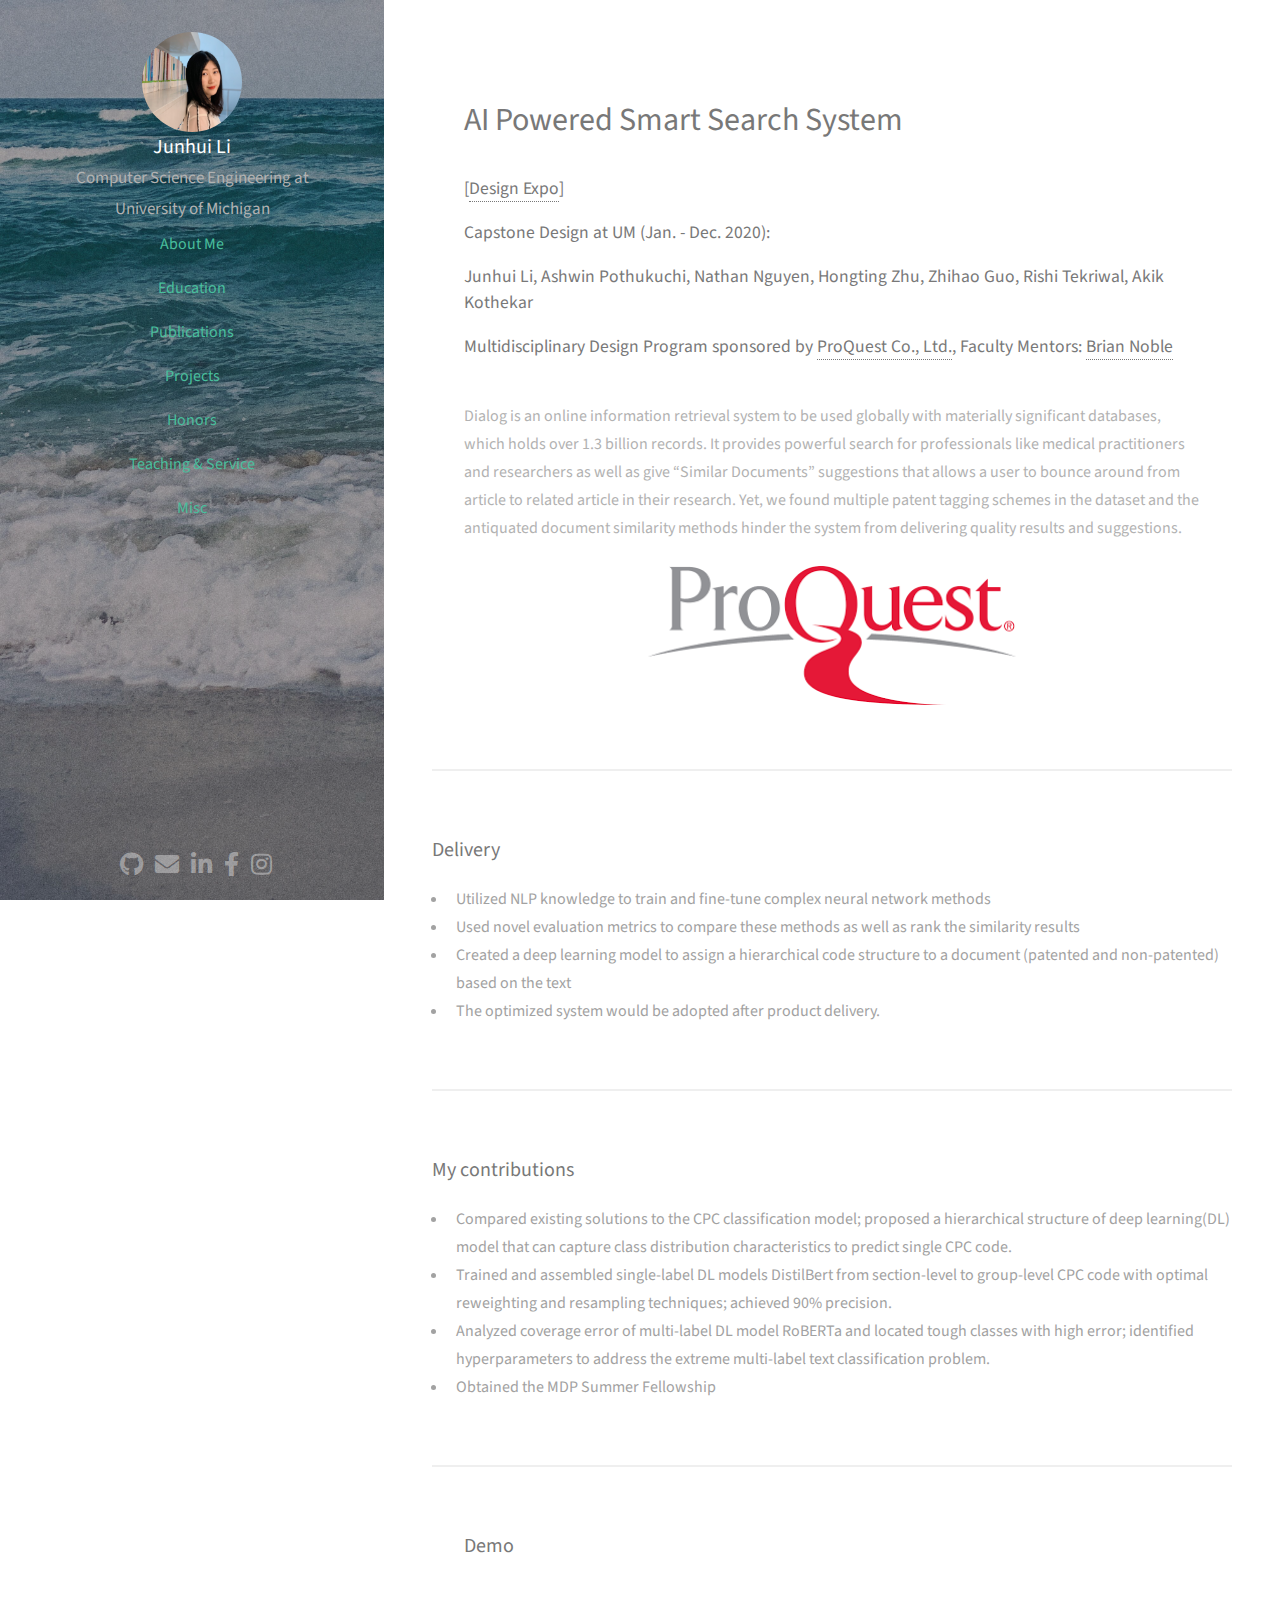
==== commit 886a2b05: "updated" ====
--- a/projects/MDP/index.html
+++ b/projects/MDP/index.html
@@ -126,16 +126,16 @@
 
         </section>
 
-<!--        <section id="two">-->
-<!--            <div class="container">-->
-<!--                <h3>Demo</h3>-->
-<!--                <div class="demo-iframe">-->
-<!--                    <iframe width="600" height="400"-->
-<!--                            src="https://youtube.com/embed/xsVhel3Ta8Y">-->
-<!--                    </iframe>-->
-<!--                </div>-->
-<!--            </div>-->
-<!--        </section>-->
+        <section id="two">
+            <div class="container">
+                <h3>Demo</h3>
+                <div class="demo-iframe">
+                    <iframe width="600" height="400"
+                            src="https://youtube.com/embed/MNM5avmUQxQ">
+                    </iframe>
+                </div>
+            </div>
+        </section>
 
     </div>
 
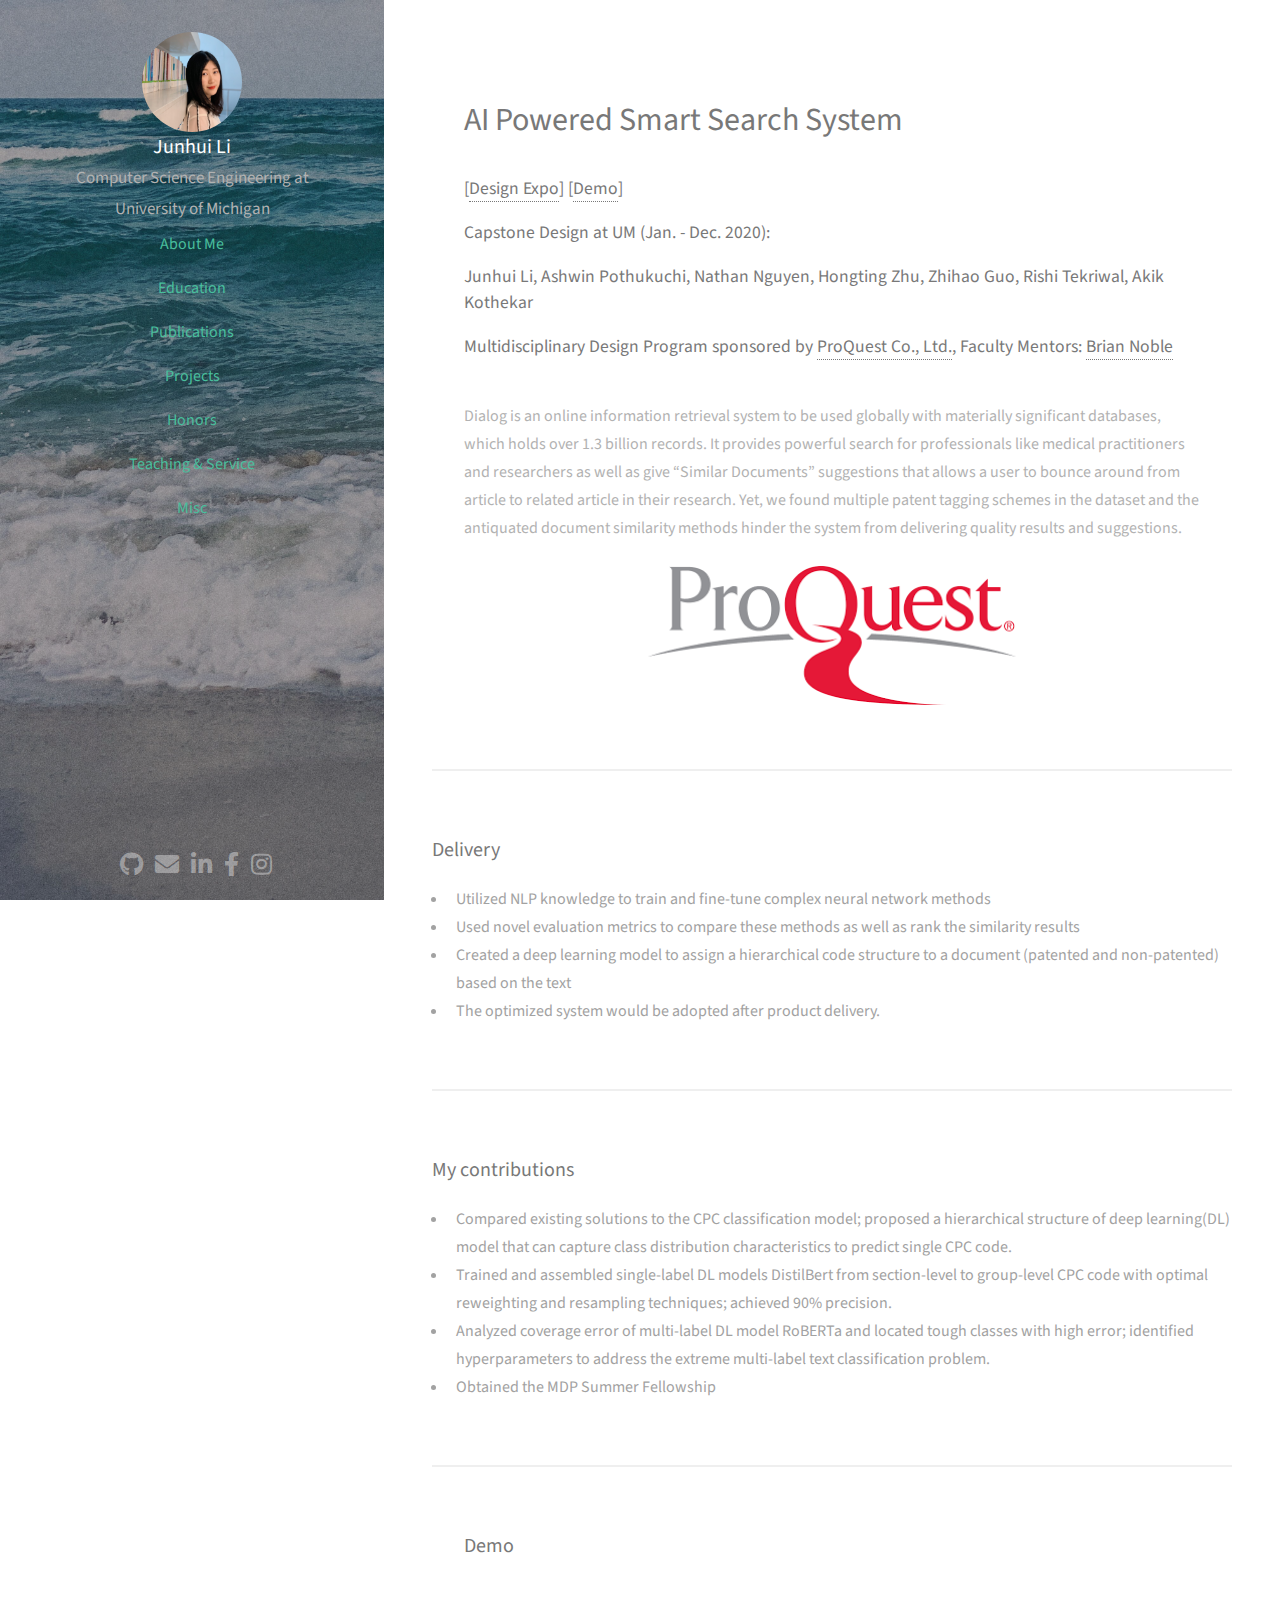
==== commit ce3d620a: "updated status" ====
--- a/projects/MDP/index.html
+++ b/projects/MDP/index.html
@@ -66,7 +66,7 @@
             <div class="container">
                 <header class="major">
                     <h2>AI Powered Smart Search System</h2>
-                    <h4><b>[<a href="../../images/Design%20Expo.pdf" target="_blank">Design Expo</a>]</b></h4>
+                    <h4><b>[<a href="../../images/Design%20Expo.pdf" target="_blank">Design Expo</a>]  [<a href="https://youtu.be/MNM5avmUQxQ" target="_blank">Demo</a>]</b></h4>
                     <h4>Capstone Design at UM (Jan. - Dec. 2020): </h4>
                     <h4>Junhui Li, Ashwin Pothukuchi, Nathan Nguyen, Hongting Zhu, Zhihao Guo, Rishi Tekriwal, Akik Kothekar</h4>
                     <h4>Multidisciplinary Design Program sponsored by <a href="https://www.proquest.com/" target="_blank">
